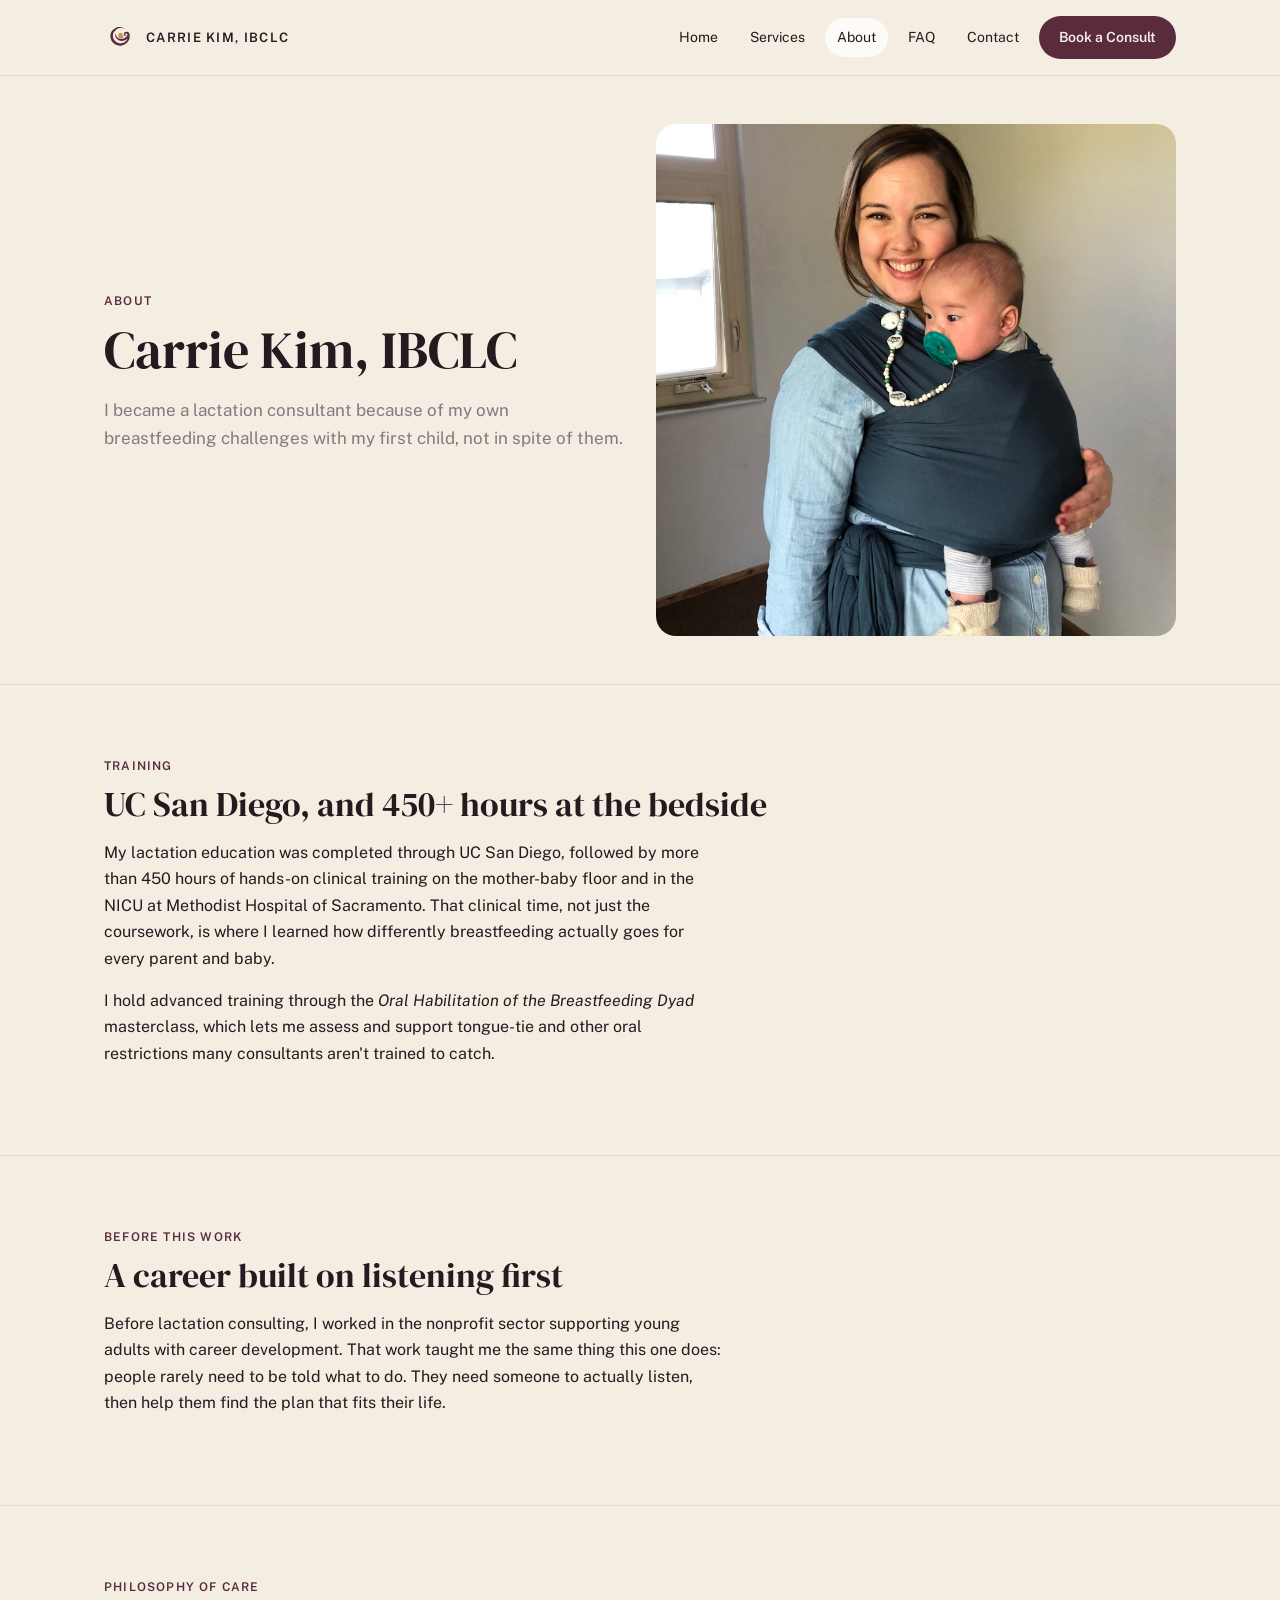
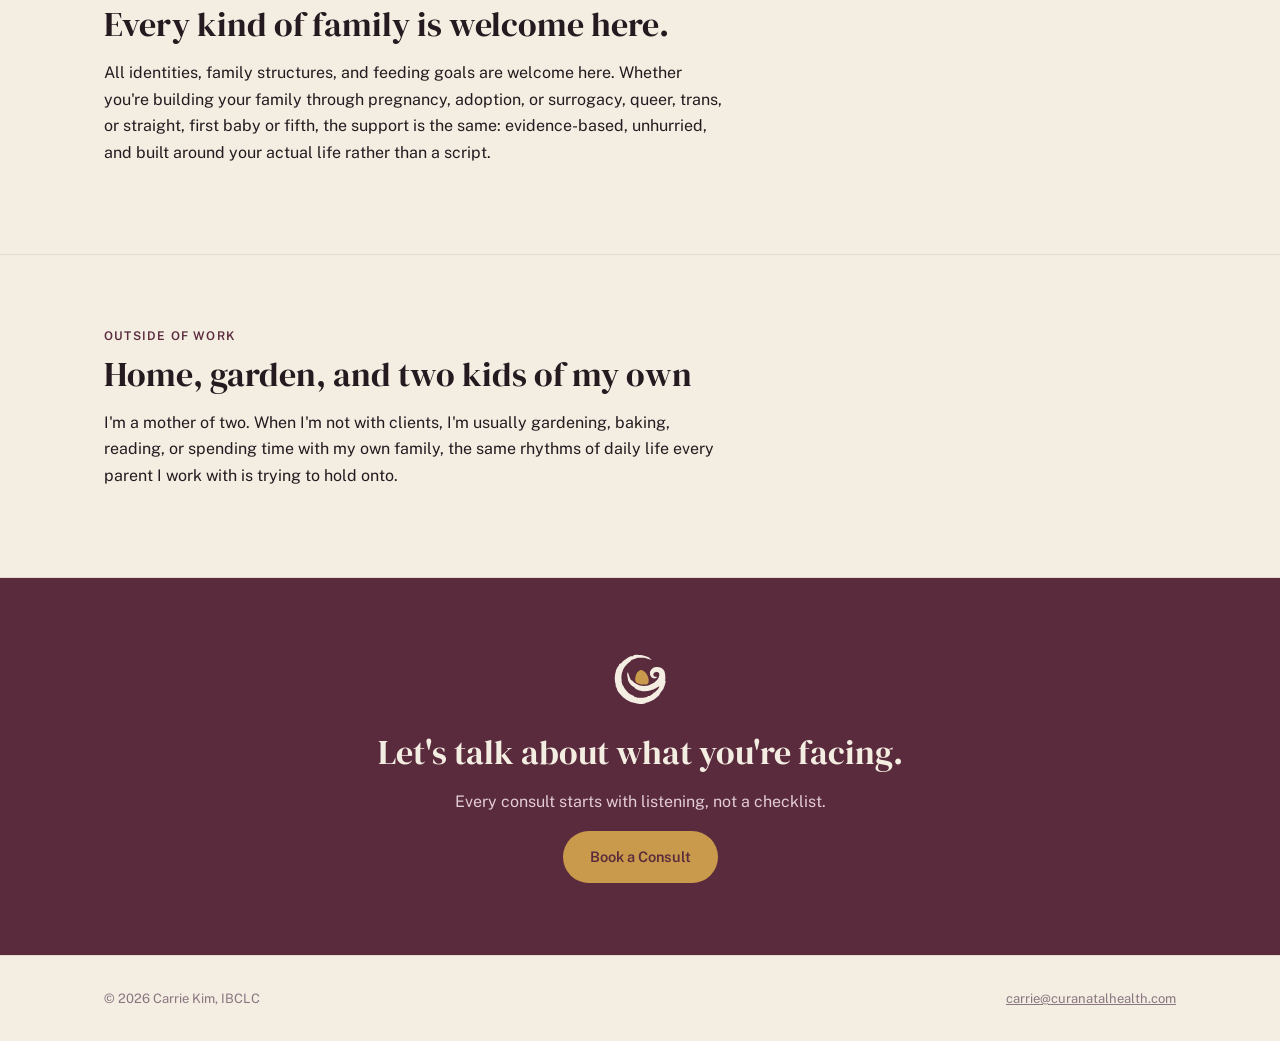
==== about.html @ 5c2f3788 "Fix the actual root cause: unscoped desktop nav rule beat mobile display:none Found by testing the l" ====
<!doctype html>
<html lang="en">
<head>
<meta charset="utf-8">
<meta name="viewport" content="width=device-width, initial-scale=1">
<title>About Carrie Kim, IBCLC | Sacramento Lactation Consultant</title>
<meta name="description" content="Carrie Kim, IBCLC, trained at UC San Diego with 450+ hours of clinical experience at Methodist Hospital of Sacramento. LGBTQIA+ affirming lactation support for Greater Sacramento families.">
<link rel="canonical" href="https://www.carriekimibclc.com/about.html">
<meta property="og:type" content="profile">
<meta property="og:title" content="About Carrie Kim, IBCLC">
<meta property="og:description" content="UC San Diego trained, 450+ hours of clinical experience, and a personal reason for doing this work.">
<meta property="og:url" content="https://www.carriekimibclc.com/about.html">
<meta property="og:image" content="https://www.carriekimibclc.com/assets/img/carrie-portrait.png">
<link rel="icon" href="assets/img/mark-primary.svg" type="image/svg+xml">
<link rel="preconnect" href="https://fonts.googleapis.com">
<link rel="preconnect" href="https://fonts.gstatic.com" crossorigin>
<link href="https://fonts.googleapis.com/css2?family=DM+Serif+Display&family=Public+Sans:wght@400;500;600;700&display=swap" rel="stylesheet">
<link rel="stylesheet" href="assets/css/styles.css?v=3">
<script type="application/ld+json">
{
  "@context": "https://schema.org",
  "@type": "BreadcrumbList",
  "itemListElement": [
    { "@type": "ListItem", "position": 1, "name": "Home", "item": "https://www.carriekimibclc.com/" },
    { "@type": "ListItem", "position": 2, "name": "About", "item": "https://www.carriekimibclc.com/about.html" }
  ]
}
</script>
<script type="application/ld+json">
{
  "@context": "https://schema.org",
  "@type": "Person",
  "name": "Carrie Kim",
  "honorificSuffix": "IBCLC",
  "jobTitle": "International Board Certified Lactation Consultant",
  "description": "IBCLC providing evidence-based, LGBTQIA+ affirming lactation support across Greater Sacramento, CA.",
  "hasCredential": {
    "@type": "EducationalOccupationalCredential",
    "credentialCategory": "certification",
    "name": "International Board Certified Lactation Consultant (IBCLC)"
  },
  "alumniOf": { "@type": "CollegeOrUniversity", "name": "UC San Diego" },
  "url": "https://www.carriekimibclc.com/about.html"
}
</script>
</head>
<body>
<a class="skip-link" href="#main">Skip to content</a>
<div id="scroll-sentinel" aria-hidden="true" style="position:absolute; top:0; left:0; width:1px; height:1px;"></div>

<header class="site">
  <div class="bar container">
    <a class="brand" href="index.html">
      <svg viewBox="0 0 429 344" xmlns="http://www.w3.org/2000/svg"><g transform="translate(0,344) scale(0.1,-0.1)"><path d="M1878 3182 c-61 -12 -78 -19 -78 -33 0 -28 -73 -43 -83 -16 -4 10 -6 10 -6 0 -1 -7 -12 -13 -26 -13 -81 0 -387 -215 -479 -335 -24 -31 -33 -36 -58 -33 -32 5 -78 -46 -78 -87 0 -11 -13 -32 -28 -46 -32 -30 -120 -202 -128 -251 -3 -18 -12 -51 -20 -73 -13 -40 -31 -168 -39 -275 -5 -70 8 -177 37 -304 15 -68 19 -101 11 -103 -15 -5 -4 -43 13 -43 9 0 14 -11 14 -29 0 -16 6 -31 15 -35 8 -3 15 -18 15 -33 1 -78 102 -226 258 -379 70 -68 132 -124 138 -124 6 0 21 -12 35 -26 115 -122 505 -255 754 -257 147 -1 275 17 275 39 0 7 12 16 28 19 157 33 317 100 455 192 118 78 257 213 257 250 0 13 18 48 40 77 22 29 40 57 40 62 0 5 12 21 28 35 15 15 36 44 47 65 11 22 26 45 32 52 7 7 13 22 13 32 0 10 4 21 9 25 13 7 58 147 70 215 5 31 13 68 16 83 6 21 4 27 -9 27 -18 0 -19 18 -7 112 4 31 2 115 -5 185 -19 211 -73 302 -224 376 -119 59 -333 39 -432 -39 -144 -113 -170 -283 -65 -420 53 -70 136 -101 219 -82 88 19 111 78 31 78 -46 0 -107 26 -125 54 -4 6 -8 34 -8 63 0 92 61 139 171 131 56 -4 65 -8 96 -42 35 -37 35 -39 31 -114 -12 -214 -242 -435 -558 -533 -109 -34 -321 -34 -430 0 -149 46 -334 160 -384 236 -9 14 -25 25 -36 25 -39 0 -110 150 -166 353 -20 73 -31 79 -50 26 -19 -51 -16 -134 6 -227 11 -46 20 -94 20 -107 0 -102 151 -299 297 -388 29 -18 53 -41 55 -52 2 -12 30 -34 83 -61 218 -116 483 -135 736 -53 100 32 279 117 336 160 106 79 126 36 38 -79 -62 -81 -202 -212 -227 -212 -21 0 -28 -5 -28 -20 0 -30 -173 -142 -214 -140 -48 3 -53 1 -58 -18 -5 -19 -99 -52 -147 -52 -12 0 -30 -4 -39 -9 -9 -5 -54 -12 -99 -15 -76 -7 -83 -6 -83 11 0 14 -2 15 -9 4 -7 -11 -25 -13 -83 -8 -111 10 -139 17 -148 41 -5 12 -9 15 -9 8 -2 -25 -75 -11 -79 15 -2 15 -14 26 -40 34 -20 6 -49 20 -64 30 -14 11 -36 19 -47 19 -12 0 -21 5 -21 10 0 6 -5 10 -10 10 -10 0 -21 7 -54 36 -7 7 -21 13 -31 15 -10 2 -23 13 -29 23 -6 11 -47 57 -90 103 -44 46 -86 97 -95 114 -8 17 -20 33 -28 36 -7 3 -20 30 -29 60 -9 30 -22 57 -29 59 -33 13 -101 248 -76 263 8 5 7 21 -5 61 -11 39 -14 69 -8 109 4 31 6 66 5 78 -1 12 5 50 13 83 9 34 16 70 16 81 0 10 4 19 9 19 5 0 12 21 16 47 8 52 50 143 71 156 8 4 14 13 14 20 0 26 181 221 255 275 28 20 52 40 53 44 2 5 10 8 18 8 9 0 14 11 14 28 0 35 22 46 210 110 l135 46 175 1 c170 0 178 -1 290 -34 63 -19 119 -38 124 -42 6 -5 19 -9 29 -9 10 0 32 -9 48 -21 28 -20 29 -20 29 -1 0 22 -30 52 -52 52 -9 0 -18 9 -21 19 -15 60 -359 171 -530 171 -38 0 -67 4 -67 10 0 14 -80 10 -172 -8z" fill="#5A2A3D"/><path d="M2145 2408 c-113 -41 -198 -165 -230 -333 -44 -228 -2 -304 205 -372 99 -33 294 -40 382 -14 62 18 88 78 88 204 -1 268 -270 579 -445 515z" fill="#C99A4B"/></g></svg>
      <span>Carrie Kim, IBCLC</span>
    </a>
    <button class="menu-toggle" aria-expanded="false" aria-label="Toggle navigation">Menu</button>
    <nav class="primary" aria-label="Primary">
      <a href="index.html">Home</a>
      <a href="services.html">Services</a>
      <a href="about.html" aria-current="page">About</a>
      <a href="faq.html">FAQ</a>
      <a href="contact.html">Contact</a>
      <a class="cta" href="https://curanatalhealth.intakeq.com/booking?practitionerId=67e3062f585aba0919bed7bb">Book a Consult</a>
    </nav>
  </div>
</header>

<main id="main">

  <section class="tight">
    <div class="container grid-2" style="align-items:center;">
      <div>
        <p class="eyebrow">About</p>
        <h1>Carrie Kim, IBCLC</h1>
        <p class="lede">I became a lactation consultant because of my own breastfeeding challenges with my first child, not in spite of them.</p>
      </div>
      <figure style="margin:0; border-radius: var(--radius-lg); overflow:hidden;">
        <img src="assets/img/carrie-family-candid.jpg" alt="Carrie Kim with her family" width="640" height="512" style="object-fit:cover; aspect-ratio: 5/4;">
      </figure>
    </div>
  </section>

  <section>
    <div class="container">
      <p class="eyebrow">Training</p>
      <h2>UC San Diego, and 450+ hours at the bedside</h2>
      <p>My lactation education was completed through UC San Diego, followed by more than 450 hours of hands-on clinical training on the mother-baby floor and in the NICU at Methodist Hospital of Sacramento. That clinical time, not just the coursework, is where I learned how differently breastfeeding actually goes for every parent and baby.</p>
      <p>I hold advanced training through the <em>Oral Habilitation of the Breastfeeding Dyad</em> masterclass, which lets me assess and support tongue-tie and other oral restrictions many consultants aren't trained to catch.</p>
    </div>
  </section>

  <section>
    <div class="container">
      <p class="eyebrow">Before this work</p>
      <h2>A career built on listening first</h2>
      <p>Before lactation consulting, I worked in the nonprofit sector supporting young adults with career development. That work taught me the same thing this one does: people rarely need to be told what to do. They need someone to actually listen, then help them find the plan that fits their life.</p>
    </div>
  </section>

  <section>
    <div class="container">
      <p class="eyebrow">Philosophy of care</p>
      <h2>Every kind of family is welcome here.</h2>
      <p>All identities, family structures, and feeding goals are welcome here. Whether you're building your family through pregnancy, adoption, or surrogacy, queer, trans, or straight, first baby or fifth, the support is the same: evidence-based, unhurried, and built around your actual life rather than a script.</p>
    </div>
  </section>

  <section>
    <div class="container">
      <p class="eyebrow">Outside of work</p>
      <h2>Home, garden, and two kids of my own</h2>
      <p>I'm a mother of two. When I'm not with clients, I'm usually gardening, baking, reading, or spending time with my own family, the same rhythms of daily life every parent I work with is trying to hold onto.</p>
    </div>
  </section>

  <section class="band-dark">
    <div class="container center" style="max-width: 640px;">
      <svg class="band-mark" viewBox="0 0 429 344" xmlns="http://www.w3.org/2000/svg" aria-hidden="true"><g transform="translate(0,344) scale(0.1,-0.1)"><path d="M1878 3182 c-61 -12 -78 -19 -78 -33 0 -28 -73 -43 -83 -16 -4 10 -6 10 -6 0 -1 -7 -12 -13 -26 -13 -81 0 -387 -215 -479 -335 -24 -31 -33 -36 -58 -33 -32 5 -78 -46 -78 -87 0 -11 -13 -32 -28 -46 -32 -30 -120 -202 -128 -251 -3 -18 -12 -51 -20 -73 -13 -40 -31 -168 -39 -275 -5 -70 8 -177 37 -304 15 -68 19 -101 11 -103 -15 -5 -4 -43 13 -43 9 0 14 -11 14 -29 0 -16 6 -31 15 -35 8 -3 15 -18 15 -33 1 -78 102 -226 258 -379 70 -68 132 -124 138 -124 6 0 21 -12 35 -26 115 -122 505 -255 754 -257 147 -1 275 17 275 39 0 7 12 16 28 19 157 33 317 100 455 192 118 78 257 213 257 250 0 13 18 48 40 77 22 29 40 57 40 62 0 5 12 21 28 35 15 15 36 44 47 65 11 22 26 45 32 52 7 7 13 22 13 32 0 10 4 21 9 25 13 7 58 147 70 215 5 31 13 68 16 83 6 21 4 27 -9 27 -18 0 -19 18 -7 112 4 31 2 115 -5 185 -19 211 -73 302 -224 376 -119 59 -333 39 -432 -39 -144 -113 -170 -283 -65 -420 53 -70 136 -101 219 -82 88 19 111 78 31 78 -46 0 -107 26 -125 54 -4 6 -8 34 -8 63 0 92 61 139 171 131 56 -4 65 -8 96 -42 35 -37 35 -39 31 -114 -12 -214 -242 -435 -558 -533 -109 -34 -321 -34 -430 0 -149 46 -334 160 -384 236 -9 14 -25 25 -36 25 -39 0 -110 150 -166 353 -20 73 -31 79 -50 26 -19 -51 -16 -134 6 -227 11 -46 20 -94 20 -107 0 -102 151 -299 297 -388 29 -18 53 -41 55 -52 2 -12 30 -34 83 -61 218 -116 483 -135 736 -53 100 32 279 117 336 160 106 79 126 36 38 -79 -62 -81 -202 -212 -227 -212 -21 0 -28 -5 -28 -20 0 -30 -173 -142 -214 -140 -48 3 -53 1 -58 -18 -5 -19 -99 -52 -147 -52 -12 0 -30 -4 -39 -9 -9 -5 -54 -12 -99 -15 -76 -7 -83 -6 -83 11 0 14 -2 15 -9 4 -7 -11 -25 -13 -83 -8 -111 10 -139 17 -148 41 -5 12 -9 15 -9 8 -2 -25 -75 -11 -79 15 -2 15 -14 26 -40 34 -20 6 -49 20 -64 30 -14 11 -36 19 -47 19 -12 0 -21 5 -21 10 0 6 -5 10 -10 10 -10 0 -21 7 -54 36 -7 7 -21 13 -31 15 -10 2 -23 13 -29 23 -6 11 -47 57 -90 103 -44 46 -86 97 -95 114 -8 17 -20 33 -28 36 -7 3 -20 30 -29 60 -9 30 -22 57 -29 59 -33 13 -101 248 -76 263 8 5 7 21 -5 61 -11 39 -14 69 -8 109 4 31 6 66 5 78 -1 12 5 50 13 83 9 34 16 70 16 81 0 10 4 19 9 19 5 0 12 21 16 47 8 52 50 143 71 156 8 4 14 13 14 20 0 26 181 221 255 275 28 20 52 40 53 44 2 5 10 8 18 8 9 0 14 11 14 28 0 35 22 46 210 110 l135 46 175 1 c170 0 178 -1 290 -34 63 -19 119 -38 124 -42 6 -5 19 -9 29 -9 10 0 32 -9 48 -21 28 -20 29 -20 29 -1 0 22 -30 52 -52 52 -9 0 -18 9 -21 19 -15 60 -359 171 -530 171 -38 0 -67 4 -67 10 0 14 -80 10 -172 -8z" fill="#F3EDE2"/><path d="M2145 2408 c-113 -41 -198 -165 -230 -333 -44 -228 -2 -304 205 -372 99 -33 294 -40 382 -14 62 18 88 78 88 204 -1 268 -270 579 -445 515z" fill="#C99A4B"/></g></svg>
      <h2>Let's talk about what you're facing.</h2>
      <p class="muted-on-dark">Every consult starts with listening, not a checklist.</p>
      <a class="btn btn-on-dark" href="https://curanatalhealth.intakeq.com/booking?practitionerId=67e3062f585aba0919bed7bb">Book a Consult</a>
    </div>
  </section>

</main>

<footer class="site">
  <div class="container bar">
    <span>&copy; <span id="year"></span> Carrie Kim, IBCLC</span>
    <span><a href="mailto:carrie@curanatalhealth.com">carrie@curanatalhealth.com</a></span>
  </div>
</footer>

<script>document.getElementById('year').textContent = new Date().getFullYear();</script>
<script src="assets/js/main.js?v=3"></script>
</body>
</html>
---- assets/css/styles.css ----
/* Carrie Kim, IBCLC — design system
   Tokens derived in brand/identity/palette.md and typography.md */

:root {
  --paper: #f3ede2;
  --ink: #241a1f;
  --muted: #8a7680;
  --line: #e3d9d0;
  --surface: #fdfbf8;
  --plum: #5a2a3d;
  --gold: #c99a4b;

  --font-headline: 'DM Serif Display', Georgia, 'Times New Roman', serif;
  --font-body: 'Public Sans', -apple-system, 'Segoe UI', Roboto, sans-serif;

  --measure: 62ch;
  --radius-sm: 8px;
  --radius-md: 14px;
  --radius-lg: 20px;
  --space-1: 8px;
  --space-2: 16px;
  --space-3: 24px;
  --space-4: 32px;
  --space-5: 48px;
  --space-6: 72px;
  --space-7: 104px;
}

* { box-sizing: border-box; }

html { scroll-behavior: smooth; }

body {
  margin: 0;
  background: var(--paper);
  color: var(--ink);
  font-family: var(--font-body);
  font-size: 16px;
  line-height: 1.65;
}

img { max-width: 100%; display: block; }
a { color: inherit; }

.container {
  max-width: 1120px;
  margin: 0 auto;
  padding: 0 24px;
}

h1, h2, h3 {
  font-family: var(--font-headline);
  font-weight: 400;
  line-height: 1.15;
  text-wrap: balance;
  margin: 0 0 var(--space-2);
}
h1 { font-size: clamp(32px, 5vw, 52px); }
h2 { font-size: clamp(24px, 3.4vw, 34px); }
h3 { font-size: 20px; }

p { margin: 0 0 var(--space-2); max-width: var(--measure); }

.eyebrow {
  font-family: var(--font-body);
  font-weight: 600;
  font-size: 12px;
  letter-spacing: .1em;
  text-transform: uppercase;
  color: var(--plum);
  margin: 0 0 var(--space-1);
}

.lede {
  color: var(--muted);
  font-size: 17px;
  max-width: var(--measure);
}

/* --- Skip link, accessibility --- */
.skip-link {
  position: fixed; left: 12px; top: -60px; z-index: 200;
  background: var(--plum); color: var(--paper);
  padding: 10px 16px; border-radius: var(--radius-sm);
  transition: top .15s ease;
}
.skip-link:focus { top: 12px; }

:focus-visible { outline: 2px solid var(--plum); outline-offset: 2px; }

/* --- Header --- */
header.site {
  border-bottom: 1px solid var(--line);
  background: var(--paper);
  position: sticky; top: 0; z-index: 50;
}
header.site .bar {
  display: flex; align-items: center; gap: 10px;
  padding: 16px 24px;
}
header.site .brand { display: flex; align-items: center; gap: 10px; text-decoration: none; color: var(--ink); }
header.site .brand svg { width: 32px; height: 26px; flex-shrink: 0; }
header.site .brand span {
  font-family: var(--font-body); font-weight: 600; font-size: 13px;
  letter-spacing: .1em; text-transform: uppercase;
  white-space: nowrap;
}
header.site nav.primary a {
  font-size: 14px; color: var(--ink); text-decoration: none;
  border-radius: 999px;
  white-space: nowrap;
}
header.site nav.primary a:hover,
header.site nav.primary a[aria-current="page"] { background: var(--surface); }
header.site nav.primary a.cta {
  background: var(--plum); color: var(--paper); font-weight: 600;
}
header.site nav.primary a.cta:hover { opacity: .92; background: var(--plum); }
.menu-toggle { display: none; }

/* Desktop-only nav layout, explicitly scoped so it can never outrank the
   mobile display:none / .open rules below on specificity. It previously
   wasn't scoped to a media query at all, so header.site nav.primary
   (2 classes) beat the mobile nav.primary (1 class) regardless of
   viewport width, permanently pinning the "closed" mobile menu open. */
@media (min-width: 901px) {
  header.site nav.primary { margin-left: auto; display: flex; align-items: center; gap: 8px; flex-shrink: 0; }
  header.site nav.primary a { padding: 8px 12px; }
  header.site nav.primary a.cta { padding: 10px 20px; }
}

/* Switch to the hamburger well before the full nav (logo + 5 links + a pill
   button) runs out of room; the old 720px breakpoint left a squeezed zone
   where nav items and the CTA button text wrapped awkwardly. */
@media (max-width: 900px) {
  header.site .bar { flex-wrap: wrap; }
  .menu-toggle {
    display: inline-flex; margin-left: auto; border: 1px solid var(--line);
    background: transparent; border-radius: var(--radius-sm); padding: 8px 10px;
    font-size: 13px; cursor: pointer; color: var(--ink);
  }
  nav.primary {
    display: none; width: 100%; flex-direction: column; align-items: flex-start;
    gap: 2px; margin-top: 12px;
  }
  nav.primary.open { display: flex; }
  nav.primary a { width: 100%; padding: 12px; }
}

/* --- Hero --- */
.hero { padding: var(--space-6) 0 var(--space-5); }
.hero .grid { display: grid; grid-template-columns: 1.1fr .9fr; gap: var(--space-5); align-items: center; }
.hero .actions { display: flex; align-items: center; gap: var(--space-3); flex-wrap: wrap; margin-top: var(--space-3); }
.hero figure { margin: 0; border-radius: var(--radius-lg); overflow: hidden; }
.hero figure img { width: 100%; height: 100%; object-fit: cover; aspect-ratio: 4/4.6; }
.credential-line {
  font-size: 12px; letter-spacing: .08em; text-transform: uppercase; color: var(--muted);
  margin-top: var(--space-2);
}

@media (max-width: 880px) {
  .hero .grid { grid-template-columns: 1fr; }
  .hero figure { order: -1; max-width: 320px; }
}

/* --- The Thread: nodes are real HTML elements so the SVG's non-uniform
   preserveAspectRatio="none" stretch (needed so the line fills any width)
   can't distort them into ellipses. --- */
.thread-wrap { position: relative; margin-bottom: var(--space-5); }
.thread-node {
  position: absolute; top: 50%; width: 12px; height: 12px;
  margin-left: -6px; margin-top: -6px;
  border-radius: 50%; background: var(--gold);
  opacity: 0;
}

/* --- Buttons --- */
.btn {
  display: inline-flex; align-items: center; gap: 8px;
  font-family: var(--font-body); font-weight: 600; font-size: 14.5px;
  padding: 13px 26px; border-radius: 999px; text-decoration: none;
  border: 1px solid transparent; cursor: pointer;
}
.btn-primary { background: var(--plum); color: var(--paper); }
.btn-primary:hover { background: #4a2231; }
.btn-secondary { background: transparent; color: var(--ink); border-color: var(--line); }
.btn-secondary:hover { border-color: var(--plum); color: var(--plum); }
.btn-on-dark { background: var(--gold); color: var(--plum); }
.btn-on-dark:hover { background: #d6ac63; }

/* --- Sections, cards --- */
section { padding: var(--space-6) 0; }
section.tight { padding: var(--space-5) 0; }
section + section { border-top: 1px solid var(--line); }

.card {
  background: var(--surface); border: 1px solid var(--line);
  border-radius: var(--radius-md); padding: var(--space-3);
}

.grid-3 { display: grid; grid-template-columns: repeat(3, 1fr); gap: var(--space-3); }
.grid-2 { display: grid; grid-template-columns: 1fr 1fr; gap: var(--space-4); }
@media (max-width: 800px) { .grid-3, .grid-2 { grid-template-columns: 1fr; } }

/* --- The Thread pattern --- */
.thread-line { display: block; width: 100%; height: 34px; overflow: visible; }
.thread-line path { fill: none; stroke: var(--plum); stroke-width: 3; stroke-linecap: round; }
.thread-divider { margin: var(--space-4) 0; }
.thread-divider svg { display: block; width: 100%; height: 24px; }
.thread-divider path { fill: none; stroke: var(--plum); stroke-width: 2.4; stroke-linecap: round; opacity: .85; }

/* --- Closing / dark band --- */
.band-dark {
  background: var(--plum); color: var(--paper);
}
.band-dark .muted-on-dark { color: #e3cdd4; }
.band-dark h2 { color: var(--paper); }
.band-mark { width: 84px; height: auto; margin: 0 auto var(--space-2); display: block; }

/* --- Footer --- */
footer.site {
  border-top: 1px solid var(--line);
  padding: var(--space-4) 0;
  font-size: 13px; color: var(--muted);
}
footer.site .bar { display: flex; justify-content: space-between; align-items: center; flex-wrap: wrap; gap: 12px; }
footer.site a { color: var(--muted); text-decoration: underline; }

/* --- Utility --- */
.center { text-align: center; }
.stack { display: flex; flex-direction: column; gap: var(--space-2); }
.small { font-size: 13px; color: var(--muted); }
ul.plain { list-style: none; margin: 0; padding: 0; }
ul.plain li { padding-left: 18px; position: relative; margin-bottom: 8px; font-size: 14.5px; }
ul.plain li::before {
  content: ""; position: absolute; left: 0; top: 8px;
  width: 6px; height: 6px; border-radius: 50%; background: var(--gold);
}

@media (prefers-reduced-motion: reduce) {
  * { animation-duration: 0.001ms !important; transition-duration: 0.001ms !important; }
}
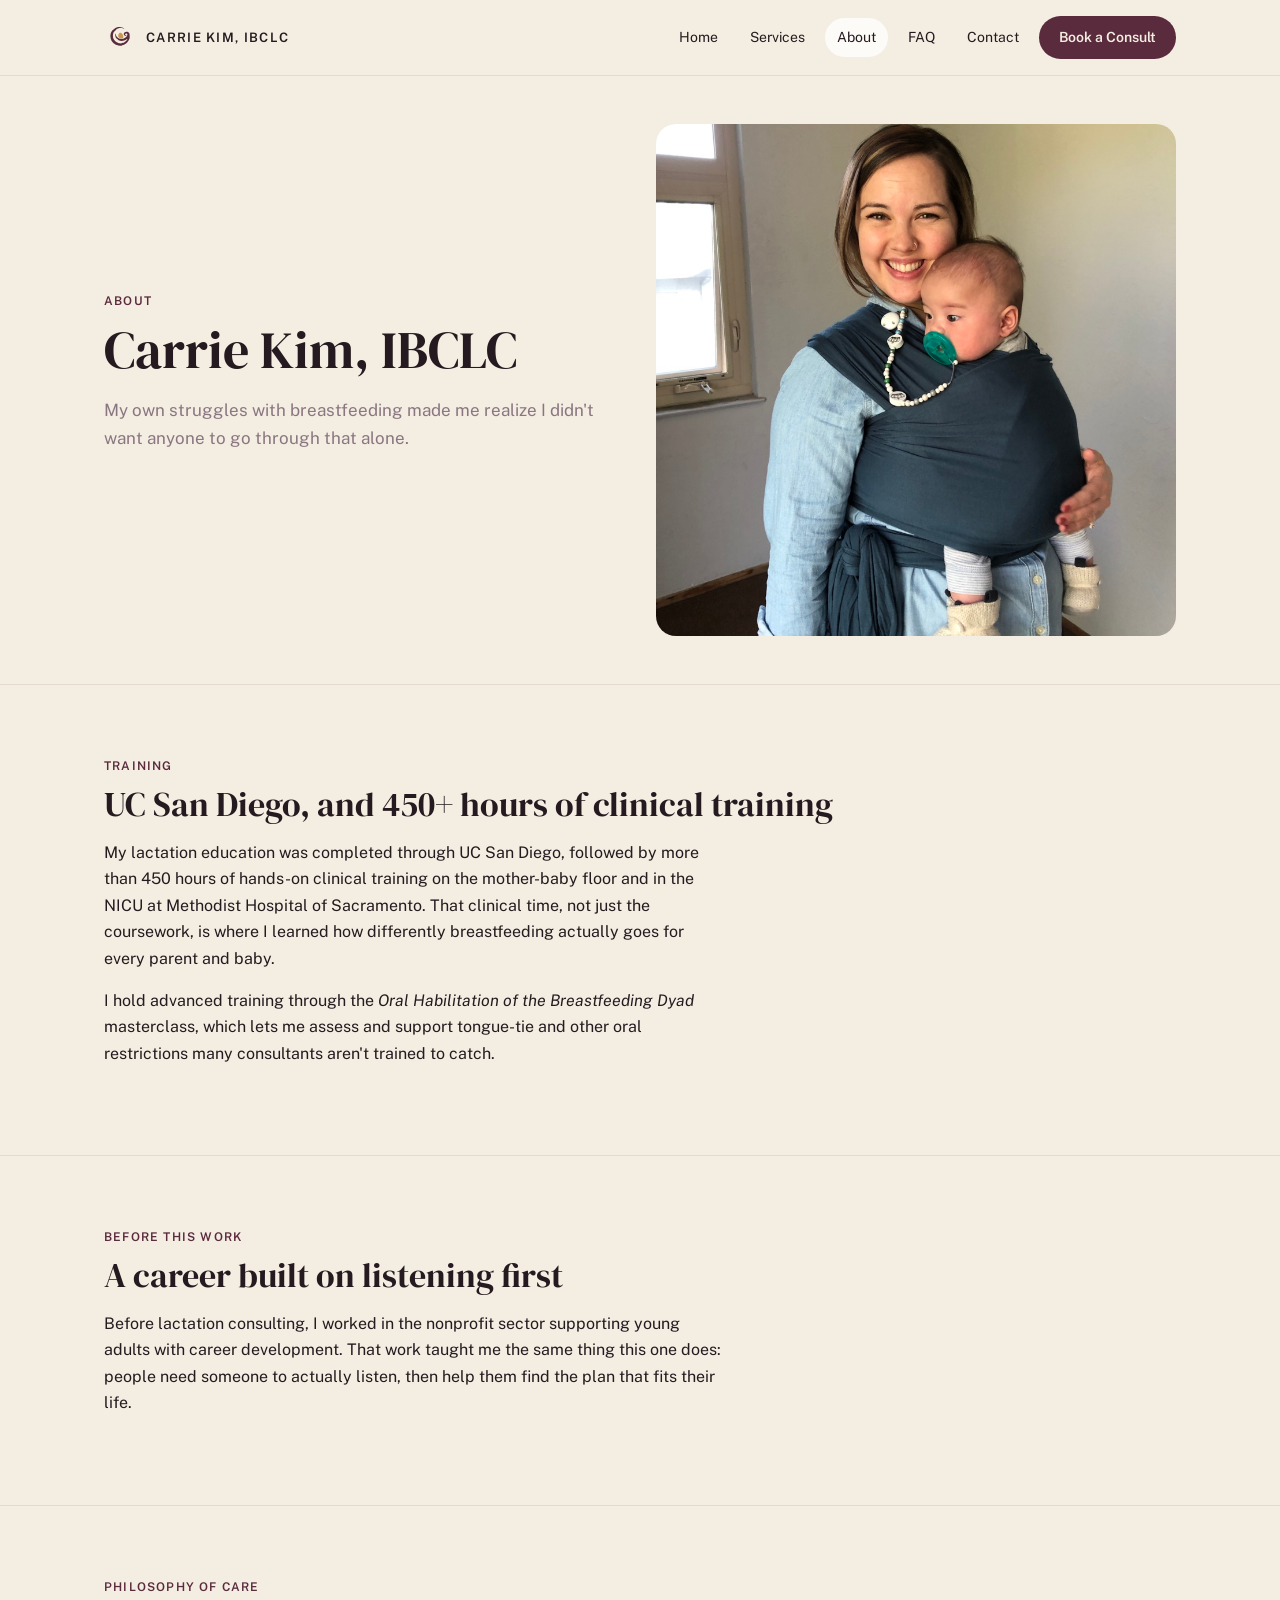
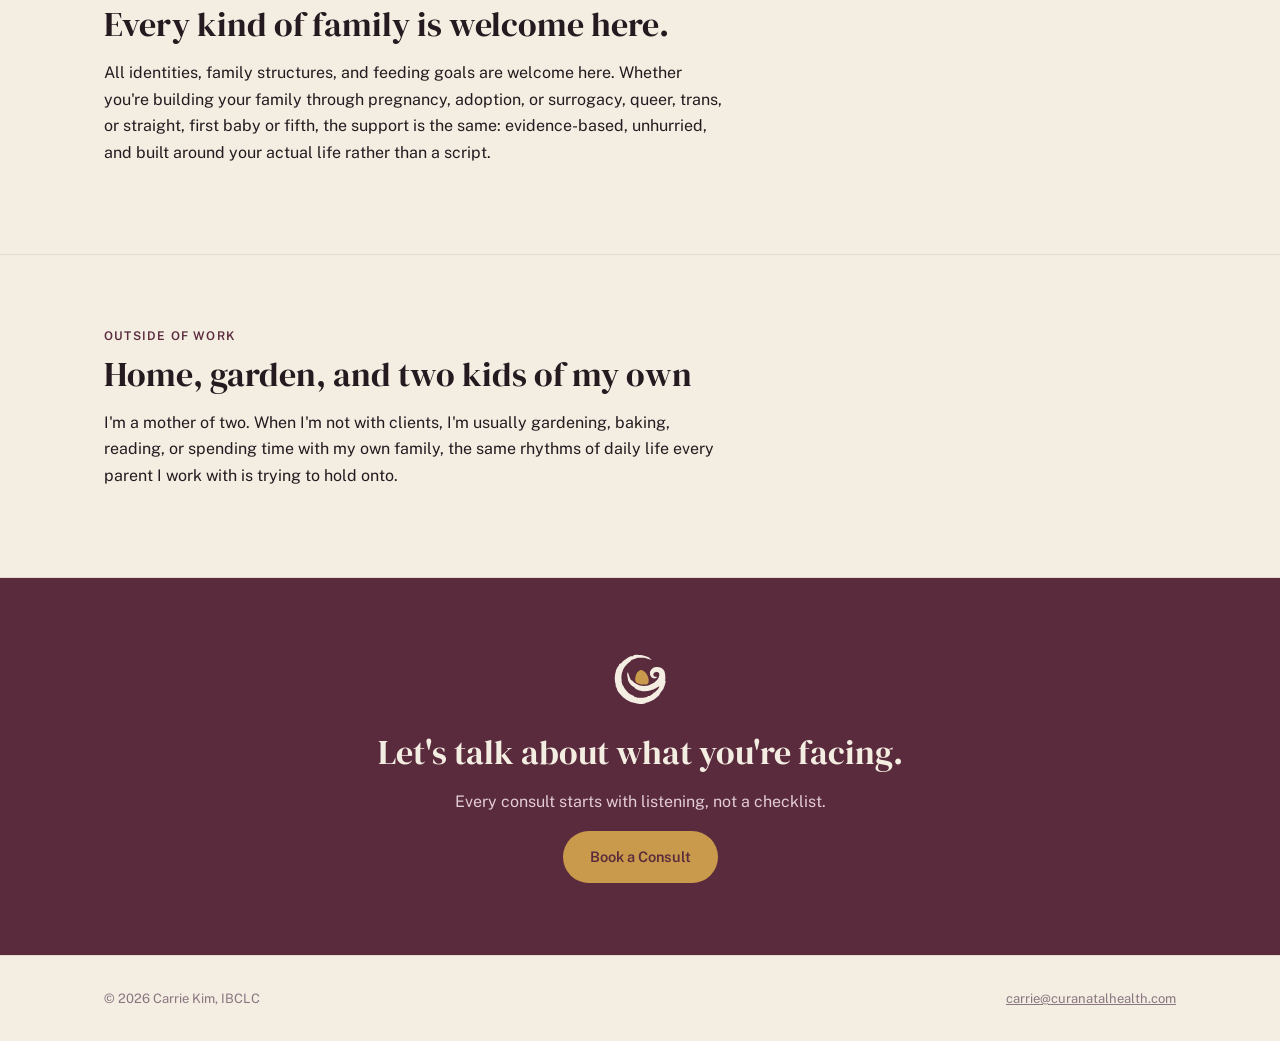
==== commit b079c6ce: "Sprint 3 (About): UAT and editorial fixes - Hero tagline: reworked away from a self-focused framing " ====
--- a/about.html
+++ b/about.html
@@ -15,7 +15,7 @@
 <link rel="preconnect" href="https://fonts.googleapis.com">
 <link rel="preconnect" href="https://fonts.gstatic.com" crossorigin>
 <link href="https://fonts.googleapis.com/css2?family=DM+Serif+Display&family=Public+Sans:wght@400;500;600;700&display=swap" rel="stylesheet">
-<link rel="stylesheet" href="assets/css/styles.css?v=3">
+<link rel="stylesheet" href="assets/css/styles.css?v=4">
 <script type="application/ld+json">
 {
   "@context": "https://schema.org",
@@ -73,7 +73,7 @@
       <div>
         <p class="eyebrow">About</p>
         <h1>Carrie Kim, IBCLC</h1>
-        <p class="lede">I became a lactation consultant because of my own breastfeeding challenges with my first child, not in spite of them.</p>
+        <p class="lede">My own struggles with breastfeeding made me realize I didn't want anyone to go through that alone.</p>
       </div>
       <figure style="margin:0; border-radius: var(--radius-lg); overflow:hidden;">
         <img src="assets/img/carrie-family-candid.jpg" alt="Carrie Kim with her family" width="640" height="512" style="object-fit:cover; aspect-ratio: 5/4;">
@@ -84,7 +84,7 @@
   <section>
     <div class="container">
       <p class="eyebrow">Training</p>
-      <h2>UC San Diego, and 450+ hours at the bedside</h2>
+      <h2>UC San Diego, and 450+ hours of clinical training</h2>
       <p>My lactation education was completed through UC San Diego, followed by more than 450 hours of hands-on clinical training on the mother-baby floor and in the NICU at Methodist Hospital of Sacramento. That clinical time, not just the coursework, is where I learned how differently breastfeeding actually goes for every parent and baby.</p>
       <p>I hold advanced training through the <em>Oral Habilitation of the Breastfeeding Dyad</em> masterclass, which lets me assess and support tongue-tie and other oral restrictions many consultants aren't trained to catch.</p>
     </div>
@@ -94,7 +94,7 @@
     <div class="container">
       <p class="eyebrow">Before this work</p>
       <h2>A career built on listening first</h2>
-      <p>Before lactation consulting, I worked in the nonprofit sector supporting young adults with career development. That work taught me the same thing this one does: people rarely need to be told what to do. They need someone to actually listen, then help them find the plan that fits their life.</p>
+      <p>Before lactation consulting, I worked in the nonprofit sector supporting young adults with career development. That work taught me the same thing this one does: people need someone to actually listen, then help them find the plan that fits their life.</p>
     </div>
   </section>
 
@@ -133,6 +133,6 @@
 </footer>
 
 <script>document.getElementById('year').textContent = new Date().getFullYear();</script>
-<script src="assets/js/main.js?v=3"></script>
+<script src="assets/js/main.js?v=4"></script>
 </body>
 </html>
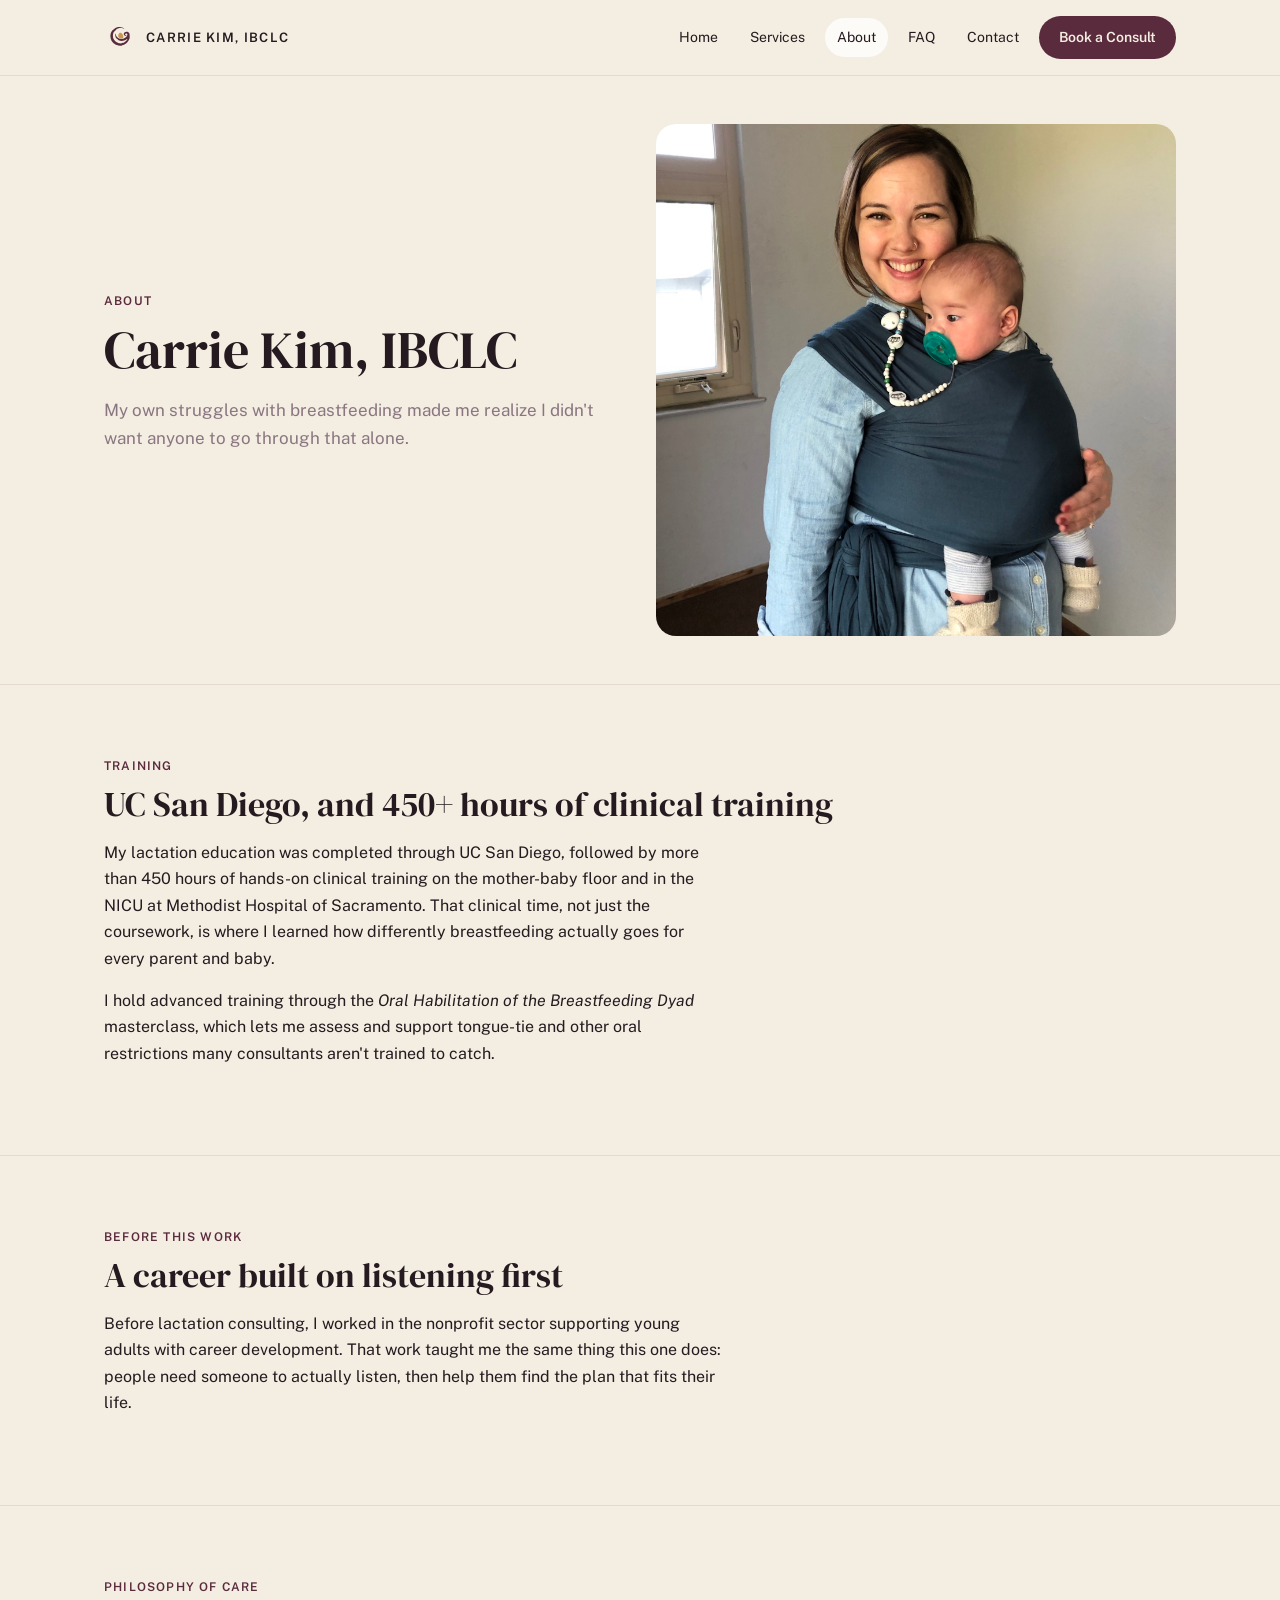
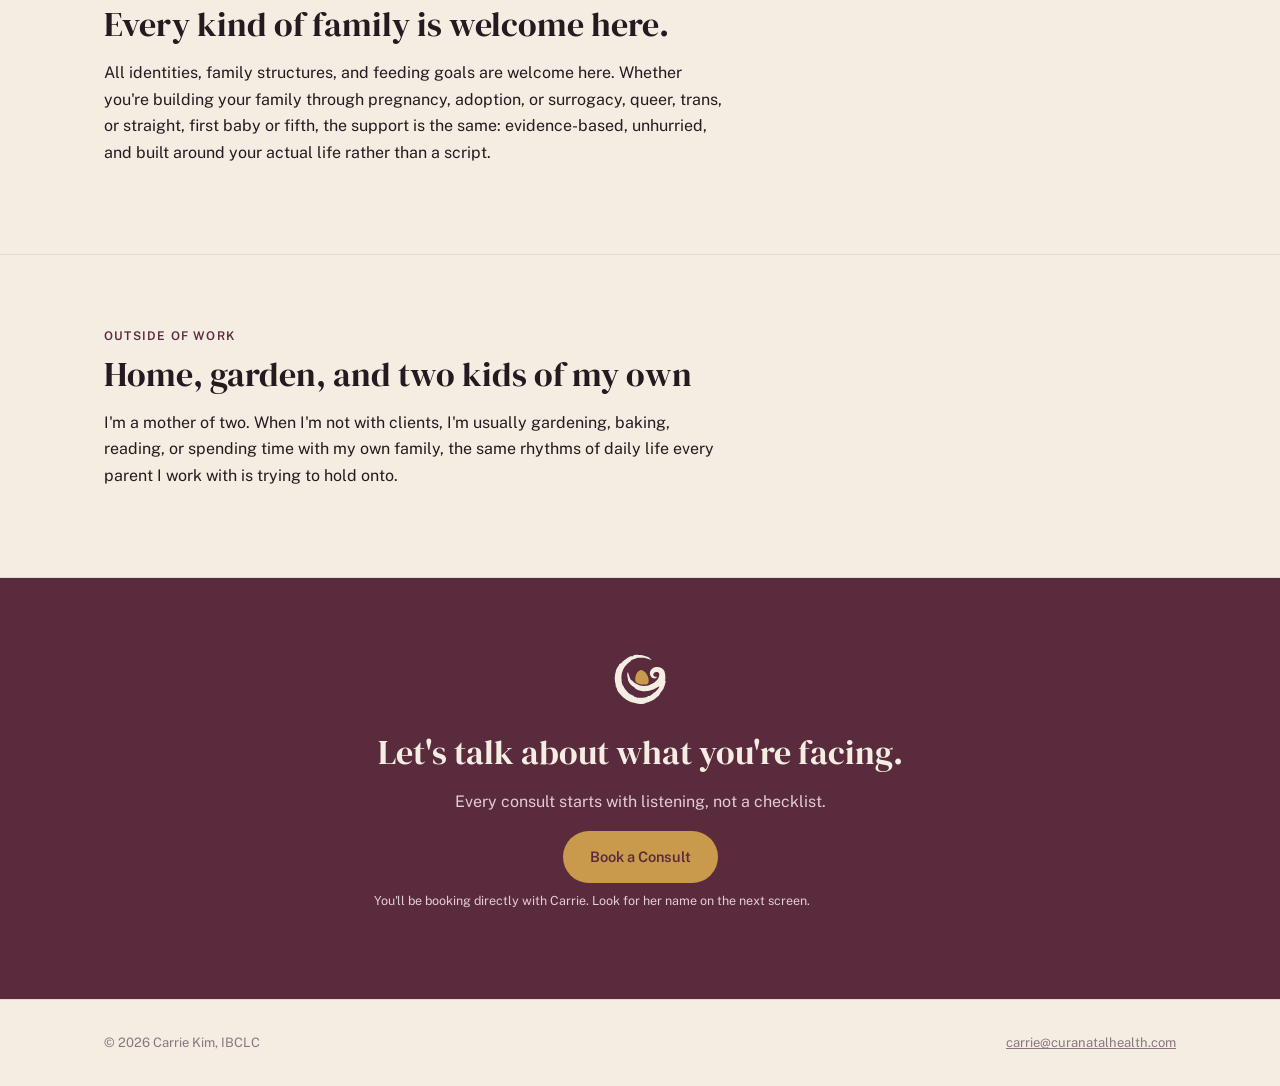
==== commit 3ad85bcd: "Sprint 5 (cross-page): Book buttons, booking reassurance, testimonial - Added a hero-level Book a Co" ====
--- a/about.html
+++ b/about.html
@@ -15,7 +15,7 @@
 <link rel="preconnect" href="https://fonts.googleapis.com">
 <link rel="preconnect" href="https://fonts.gstatic.com" crossorigin>
 <link href="https://fonts.googleapis.com/css2?family=DM+Serif+Display&family=Public+Sans:wght@400;500;600;700&display=swap" rel="stylesheet">
-<link rel="stylesheet" href="assets/css/styles.css?v=4">
+<link rel="stylesheet" href="assets/css/styles.css?v=7">
 <script type="application/ld+json">
 {
   "@context": "https://schema.org",
@@ -120,6 +120,7 @@
       <h2>Let's talk about what you're facing.</h2>
       <p class="muted-on-dark">Every consult starts with listening, not a checklist.</p>
       <a class="btn btn-on-dark" href="https://curanatalhealth.intakeq.com/booking?practitionerId=67e3062f585aba0919bed7bb">Book a Consult</a>
+      <p class="book-reassurance">You'll be booking directly with Carrie. Look for her name on the next screen.</p>
     </div>
   </section>
 
@@ -133,6 +134,6 @@
 </footer>
 
 <script>document.getElementById('year').textContent = new Date().getFullYear();</script>
-<script src="assets/js/main.js?v=4"></script>
+<script src="assets/js/main.js?v=7"></script>
 </body>
 </html>
--- a/assets/css/styles.css
+++ b/assets/css/styles.css
@@ -226,6 +226,33 @@
 footer.site .bar { display: flex; justify-content: space-between; align-items: center; flex-wrap: wrap; gap: 12px; }
 footer.site a { color: var(--muted); text-decoration: underline; }
 
+/* --- Booking reassurance line, under a prominent Book button --- */
+.book-reassurance {
+  font-size: 12.5px; color: var(--muted); margin-top: var(--space-1);
+}
+.band-dark .book-reassurance { color: #e3cdd4; }
+
+/* --- Testimonial --- */
+.testimonial {
+  background: var(--surface); border: 1px solid var(--line);
+  border-radius: var(--radius-lg); padding: var(--space-5) var(--space-4);
+  max-width: 760px; margin: 0 auto;
+}
+.testimonial blockquote {
+  margin: 0 0 var(--space-3); font-family: var(--font-headline); font-weight: 400;
+  font-size: clamp(19px, 2.4vw, 23px); line-height: 1.45; color: var(--ink);
+  text-wrap: balance;
+}
+.testimonial cite {
+  font-style: normal; font-size: 13.5px; color: var(--muted);
+}
+.testimonial-echo {
+  border-left: 3px solid var(--plum); padding: var(--space-2) 0 var(--space-2) var(--space-3);
+  margin-top: var(--space-3);
+}
+.testimonial-echo p { font-size: 14.5px; font-style: italic; color: var(--ink); margin: 0 0 6px; }
+.testimonial-echo cite { font-style: normal; font-size: 12.5px; color: var(--muted); }
+
 /* --- Utility --- */
 .center { text-align: center; }
 .stack { display: flex; flex-direction: column; gap: var(--space-2); }
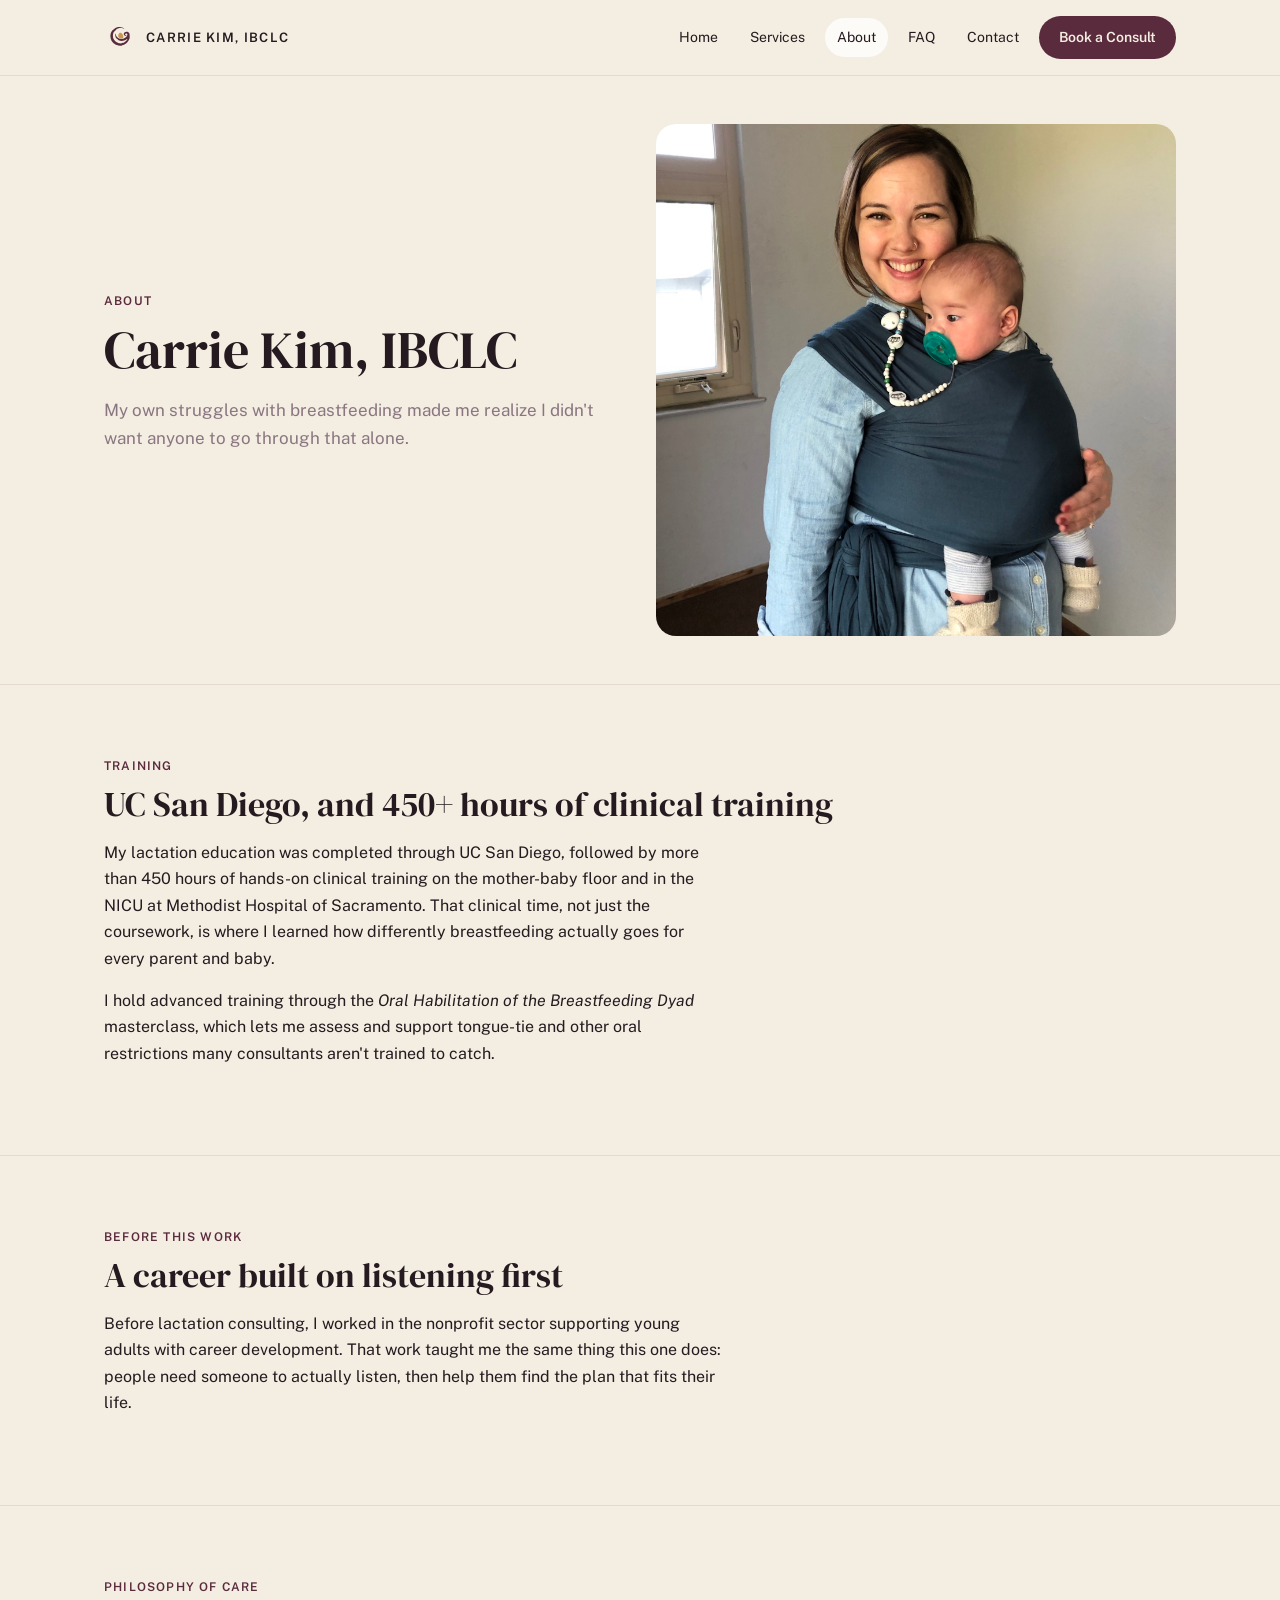
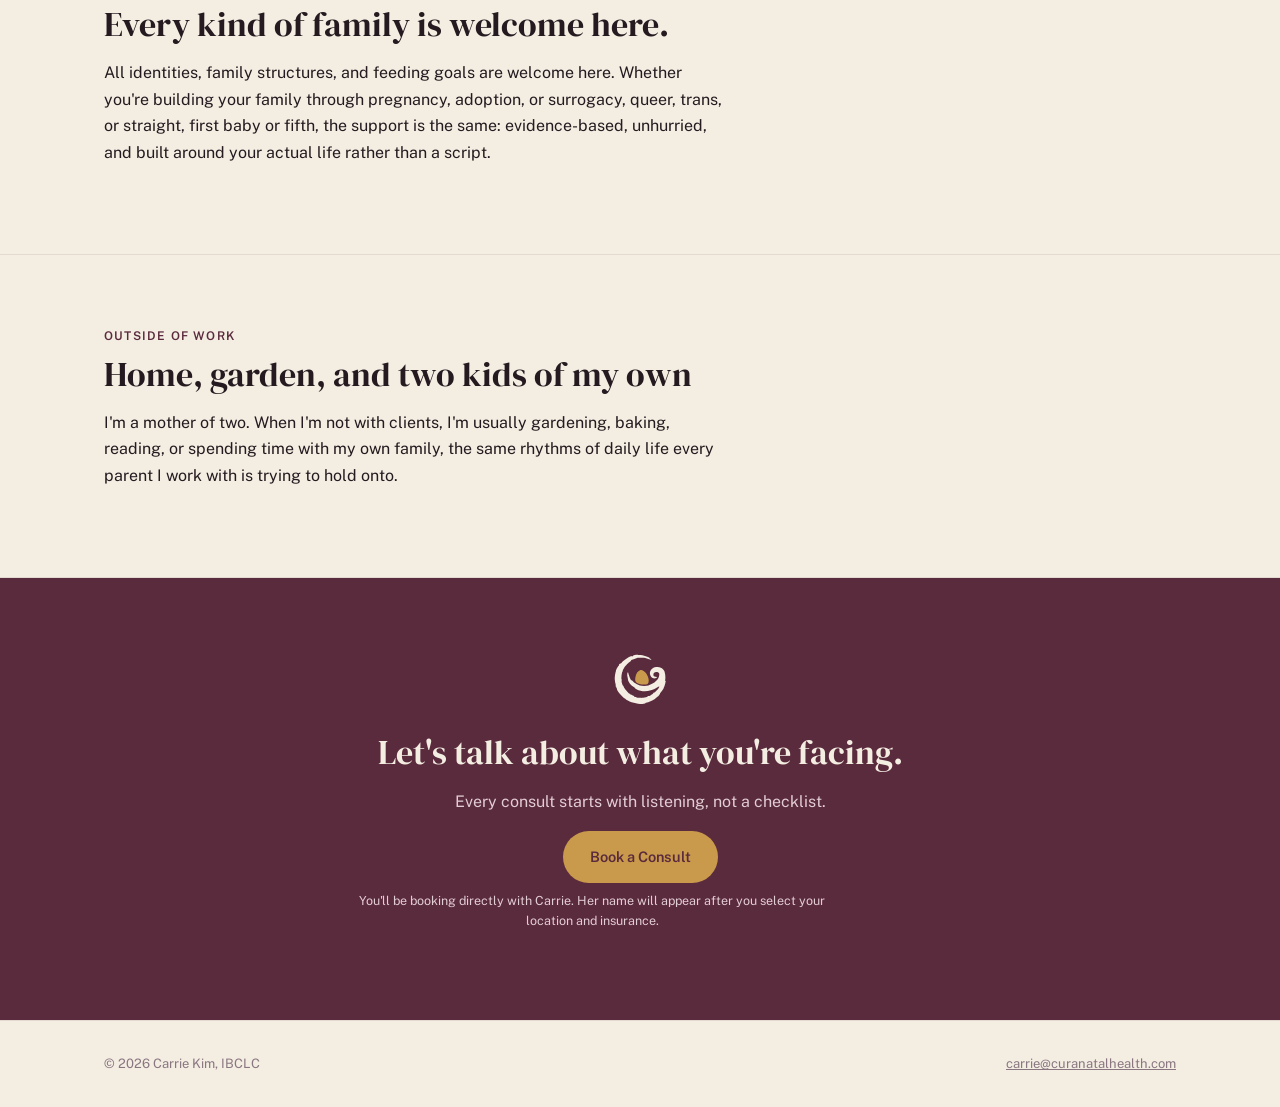
==== commit 66804cd4: "Fix inaccurate booking reassurance copy "Look for her name on the next screen" wasn't true to the re" ====
--- a/about.html
+++ b/about.html
@@ -15,7 +15,7 @@
 <link rel="preconnect" href="https://fonts.googleapis.com">
 <link rel="preconnect" href="https://fonts.gstatic.com" crossorigin>
 <link href="https://fonts.googleapis.com/css2?family=DM+Serif+Display&family=Public+Sans:wght@400;500;600;700&display=swap" rel="stylesheet">
-<link rel="stylesheet" href="assets/css/styles.css?v=7">
+<link rel="stylesheet" href="assets/css/styles.css?v=8">
 <script type="application/ld+json">
 {
   "@context": "https://schema.org",
@@ -120,7 +120,7 @@
       <h2>Let's talk about what you're facing.</h2>
       <p class="muted-on-dark">Every consult starts with listening, not a checklist.</p>
       <a class="btn btn-on-dark" href="https://curanatalhealth.intakeq.com/booking?practitionerId=67e3062f585aba0919bed7bb">Book a Consult</a>
-      <p class="book-reassurance">You'll be booking directly with Carrie. Look for her name on the next screen.</p>
+      <p class="book-reassurance">You'll be booking directly with Carrie. Her name will appear after you select your location and insurance.</p>
     </div>
   </section>
 
@@ -134,6 +134,6 @@
 </footer>
 
 <script>document.getElementById('year').textContent = new Date().getFullYear();</script>
-<script src="assets/js/main.js?v=7"></script>
+<script src="assets/js/main.js?v=8"></script>
 </body>
 </html>
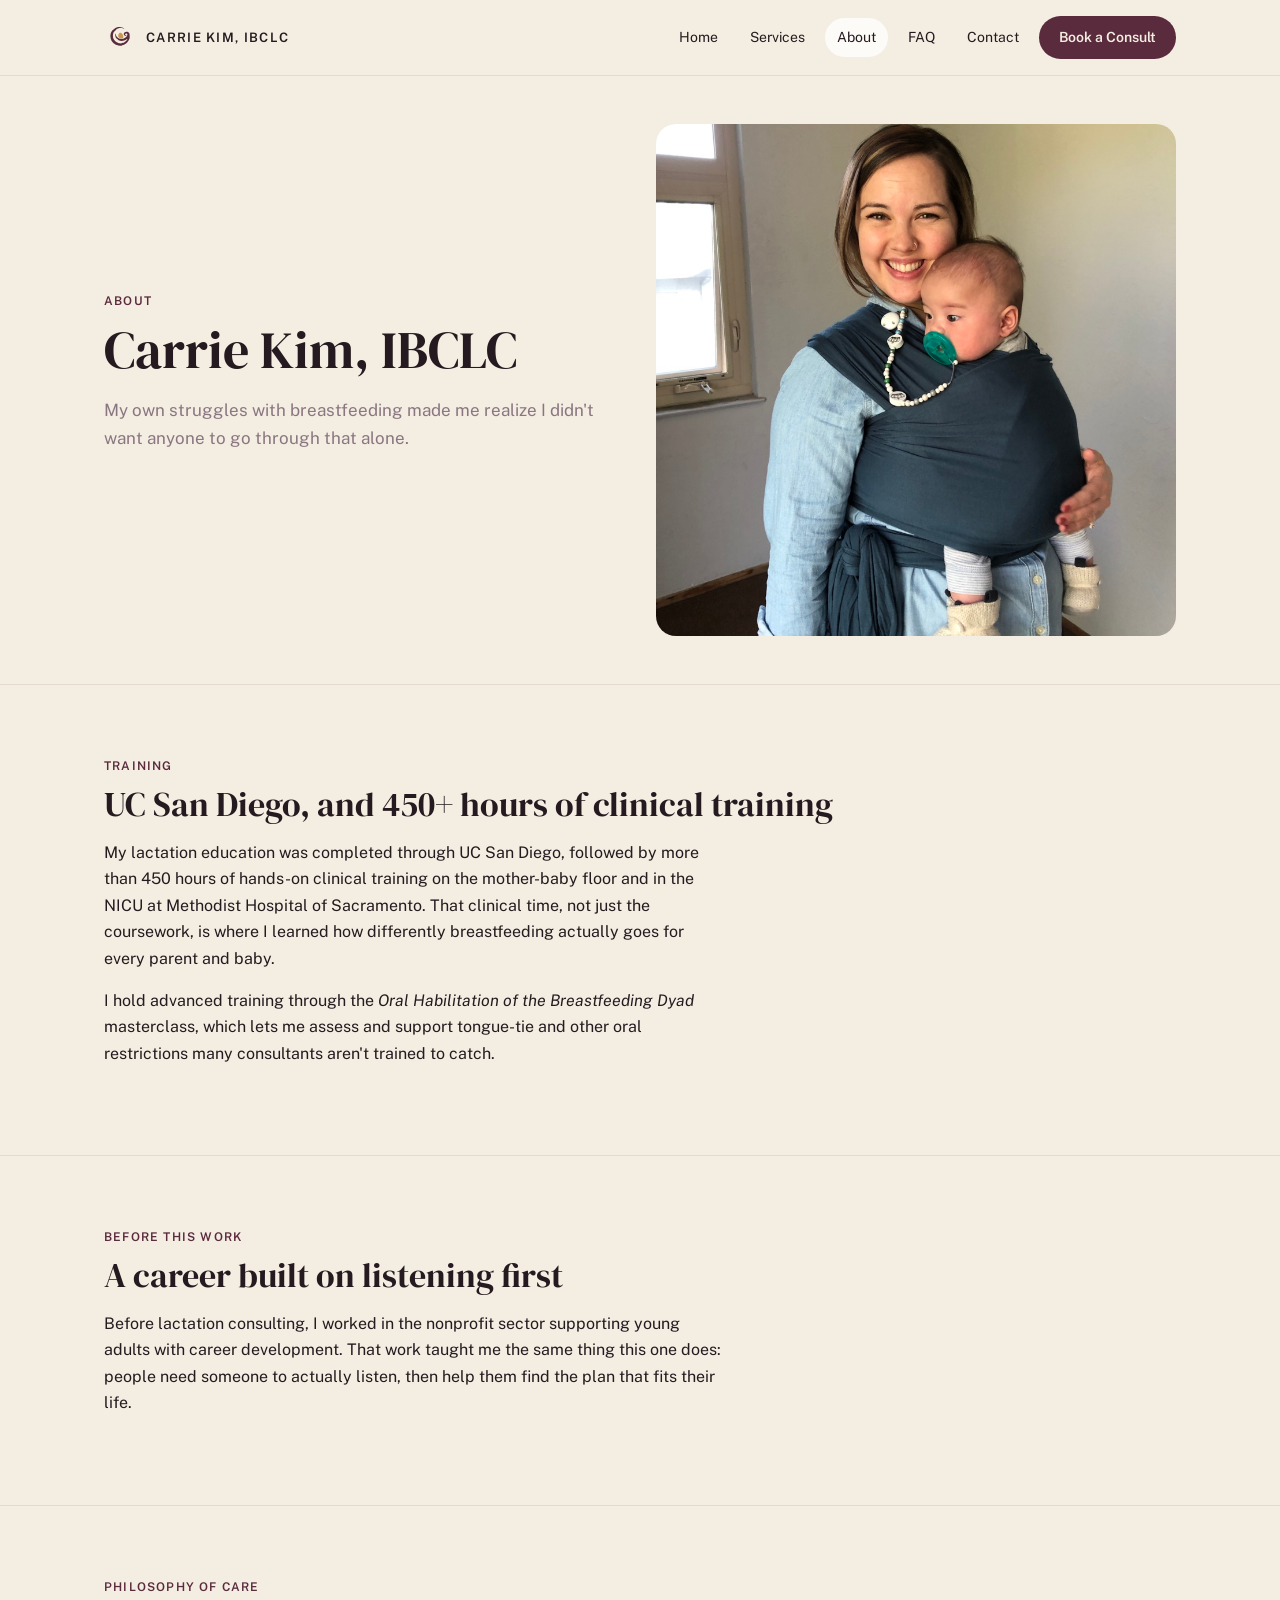
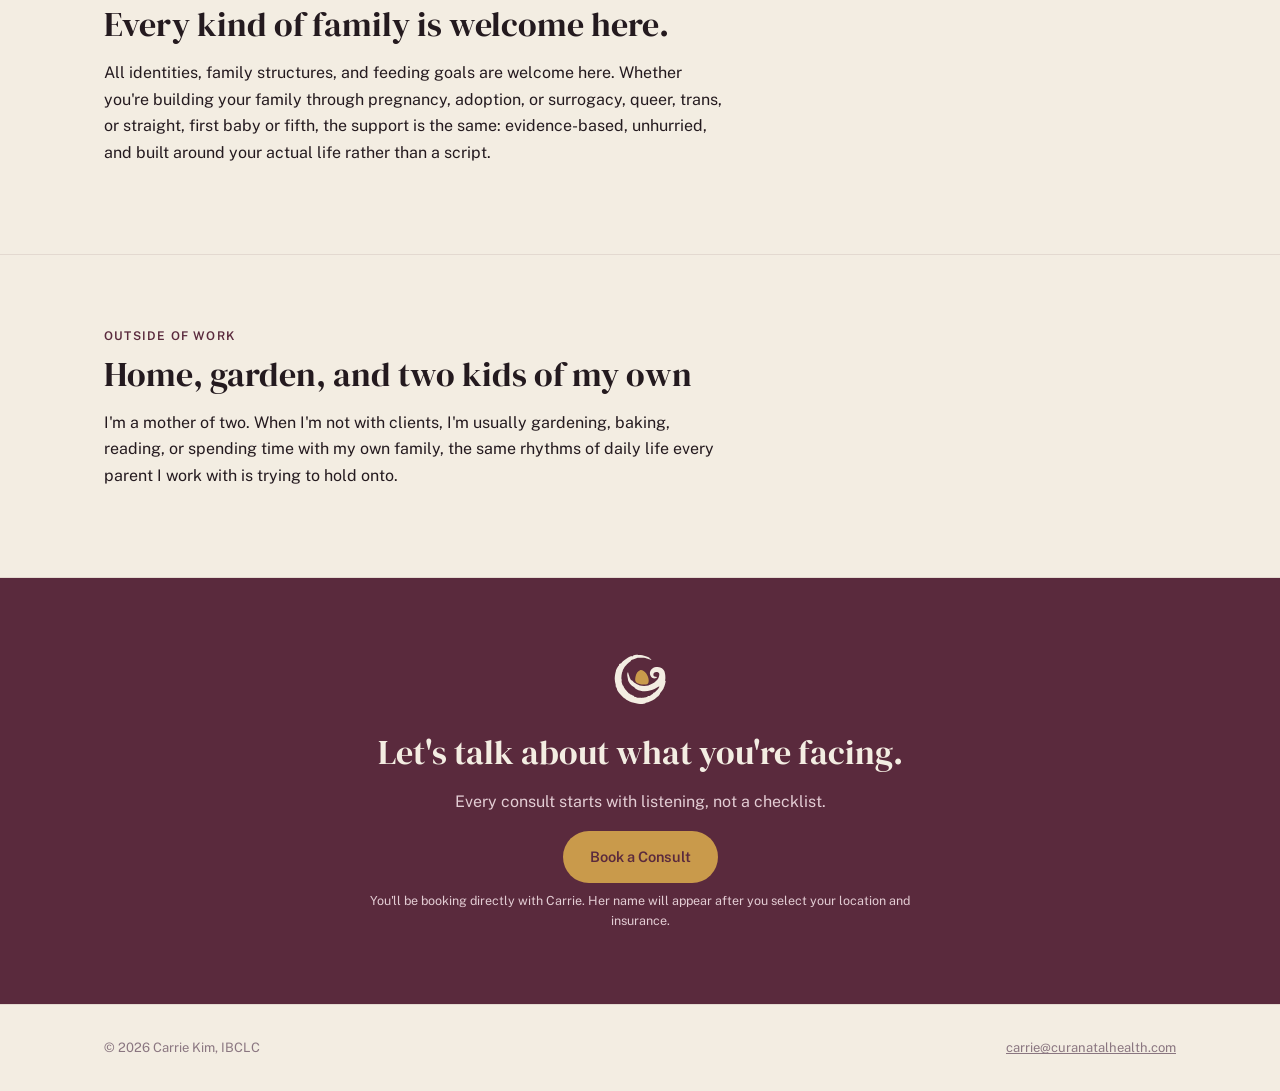
==== commit 8cf7e7f3: "Fix booking reassurance line not being centered in dark bands Real bug, confirmed by direct pixel me" ====
--- a/about.html
+++ b/about.html
@@ -15,7 +15,7 @@
 <link rel="preconnect" href="https://fonts.googleapis.com">
 <link rel="preconnect" href="https://fonts.gstatic.com" crossorigin>
 <link href="https://fonts.googleapis.com/css2?family=DM+Serif+Display&family=Public+Sans:wght@400;500;600;700&display=swap" rel="stylesheet">
-<link rel="stylesheet" href="assets/css/styles.css?v=8">
+<link rel="stylesheet" href="assets/css/styles.css?v=12">
 <script type="application/ld+json">
 {
   "@context": "https://schema.org",
@@ -134,6 +134,6 @@
 </footer>
 
 <script>document.getElementById('year').textContent = new Date().getFullYear();</script>
-<script src="assets/js/main.js?v=8"></script>
+<script src="assets/js/main.js?v=12"></script>
 </body>
 </html>
--- a/assets/css/styles.css
+++ b/assets/css/styles.css
@@ -226,32 +226,53 @@
 footer.site .bar { display: flex; justify-content: space-between; align-items: center; flex-wrap: wrap; gap: 12px; }
 footer.site a { color: var(--muted); text-decoration: underline; }
 
-/* --- Booking reassurance line, under a prominent Book button --- */
+/* --- Booking reassurance line, under a prominent Book button ---
+   The generic `p { max-width: var(--measure) }` rule below computes 62ch
+   against THIS element's own font-size (12.5px, smaller than body text),
+   so it was capping the box at ~474px inside a 640px container. Without
+   margin:auto that narrower box sat flush-left instead of centered, even
+   though the text inside it was centered relative to itself. Explicit
+   max-width + auto margins fixes it regardless of font-size. --- */
 .book-reassurance {
-  font-size: 12.5px; color: var(--muted); margin-top: var(--space-1);
+  font-size: 12.5px; color: var(--muted); margin: var(--space-1) auto 0;
+  max-width: 46em;
 }
 .band-dark .book-reassurance { color: #e3cdd4; }
 
-/* --- Testimonial --- */
-.testimonial {
-  background: var(--surface); border: 1px solid var(--line);
-  border-radius: var(--radius-lg); padding: var(--space-5) var(--space-4);
-  max-width: 760px; margin: 0 auto;
-}
-.testimonial blockquote {
-  margin: 0 0 var(--space-3); font-family: var(--font-headline); font-weight: 400;
-  font-size: clamp(19px, 2.4vw, 23px); line-height: 1.45; color: var(--ink);
+/* --- Testimonials: short pull-quotes, not full reviews. DM Serif Display
+   is built for headline-length text; a full ~700-character review set at
+   display size reads as a dense wall of text and fights the site's
+   unhurried pacing. One resonant sentence, verbatim from the real review,
+   does the trust-building job without the reading commitment, and the
+   full review is always one click away via the linked attribution. --- */
+.rating-line {
+  font-size: 12.5px; letter-spacing: .04em; color: var(--muted); margin: 2px 0 var(--space-4);
+}
+.rating-line .stars { color: var(--gold); letter-spacing: 1px; }
+
+.testimonial-strip { display: grid; grid-template-columns: 1fr 1fr; gap: var(--space-5); }
+@media (max-width: 800px) { .testimonial-strip { grid-template-columns: 1fr; gap: var(--space-4); } }
+
+.pull-quote { margin: 0; padding-left: var(--space-3); border-left: 2px solid var(--gold); }
+.pull-quote blockquote {
+  margin: 0 0 var(--space-2); font-family: var(--font-headline); font-weight: 400;
+  font-size: clamp(19px, 2.2vw, 23px); line-height: 1.4; color: var(--ink);
   text-wrap: balance;
 }
-.testimonial cite {
-  font-style: normal; font-size: 13.5px; color: var(--muted);
-}
-.testimonial-echo {
-  border-left: 3px solid var(--plum); padding: var(--space-2) 0 var(--space-2) var(--space-3);
-  margin-top: var(--space-3);
-}
-.testimonial-echo p { font-size: 14.5px; font-style: italic; color: var(--ink); margin: 0 0 6px; }
-.testimonial-echo cite { font-style: normal; font-size: 12.5px; color: var(--muted); }
+.pull-quote figcaption { font-size: 12.5px; color: var(--muted); }
+.pull-quote figcaption a { color: var(--plum); text-decoration: underline; }
+
+/* Single inline pull-quote (used on the Services page next to the
+   tongue-tie content), same visual language, no left rule since it sits
+   inside an existing text column rather than a dedicated strip. */
+.pull-quote-inline {
+  margin: var(--space-3) 0 0; font-family: var(--font-headline); font-weight: 400;
+  font-size: 19px; line-height: 1.4; color: var(--ink); text-wrap: balance;
+}
+.pull-quote-inline figcaption {
+  font-family: var(--font-body); font-size: 12.5px; color: var(--muted); margin-top: var(--space-1);
+}
+.pull-quote-inline figcaption a { color: var(--plum); text-decoration: underline; }
 
 /* --- Utility --- */
 .center { text-align: center; }
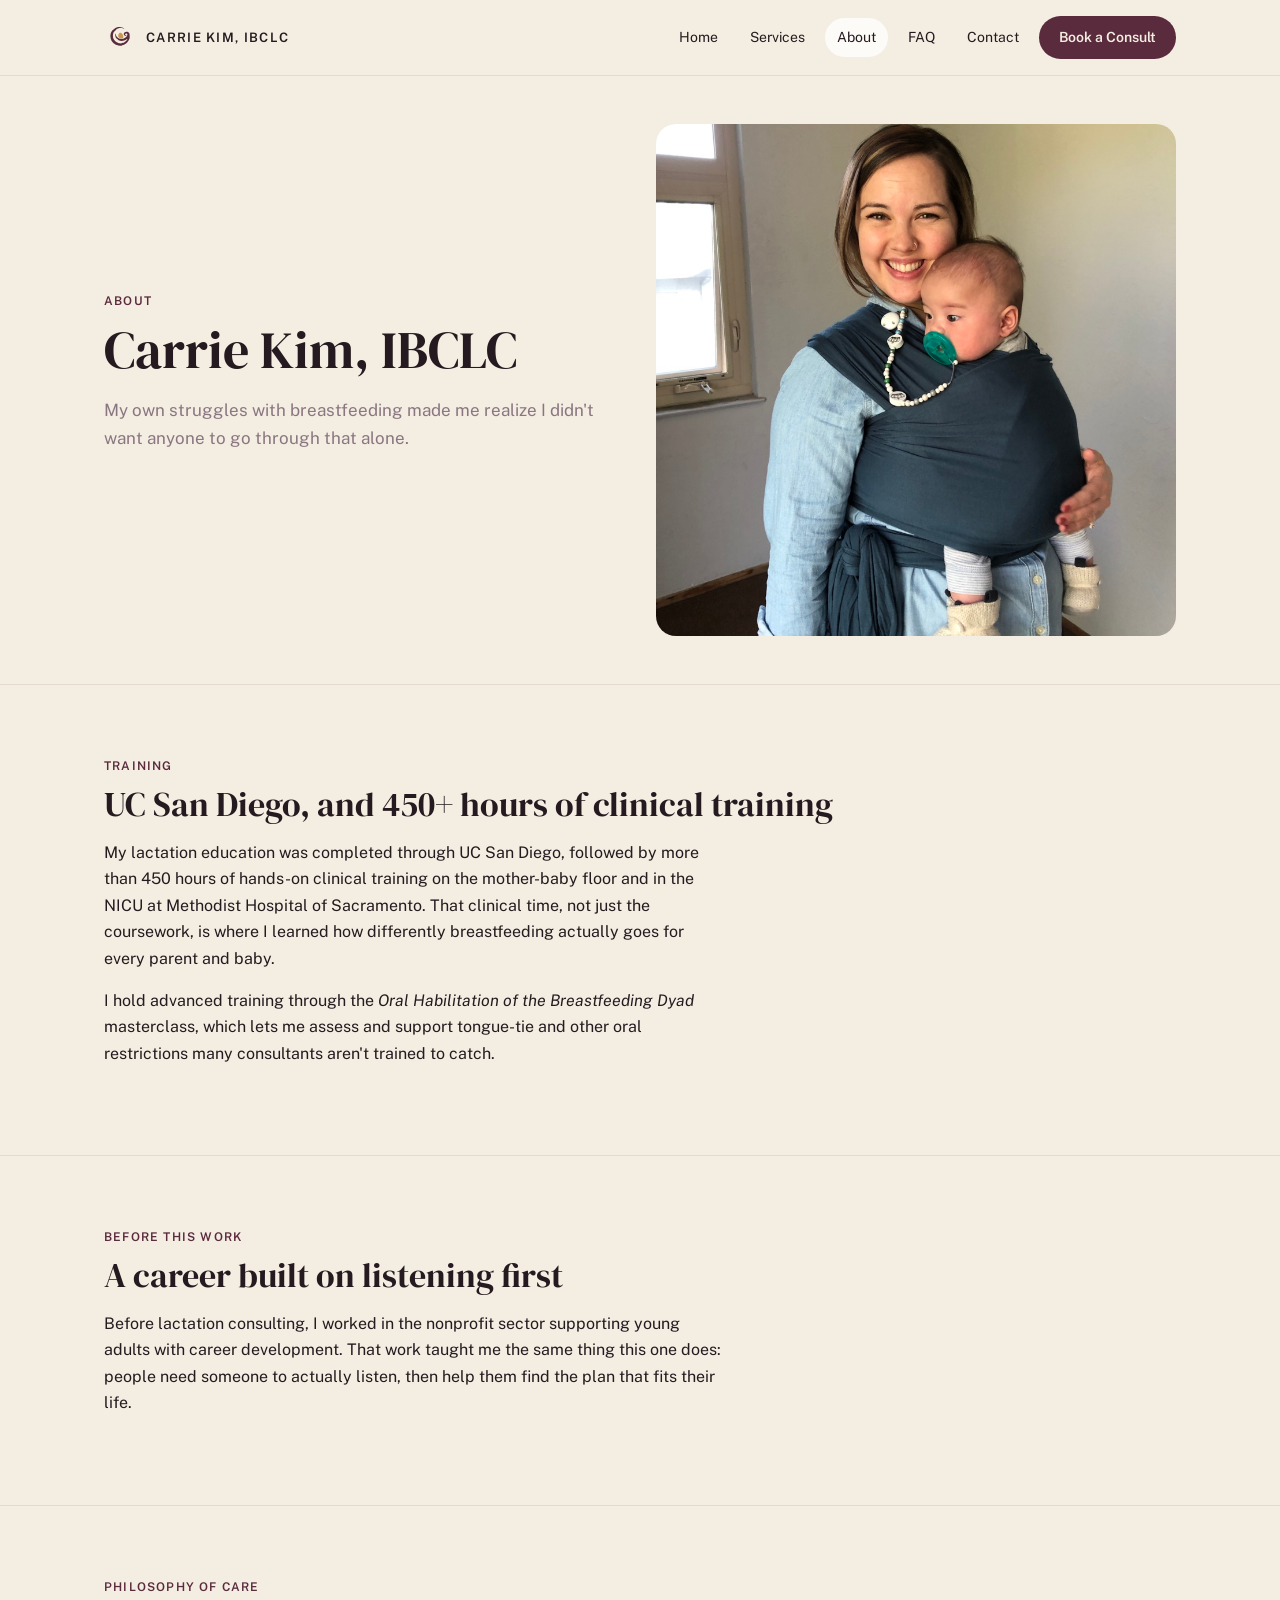
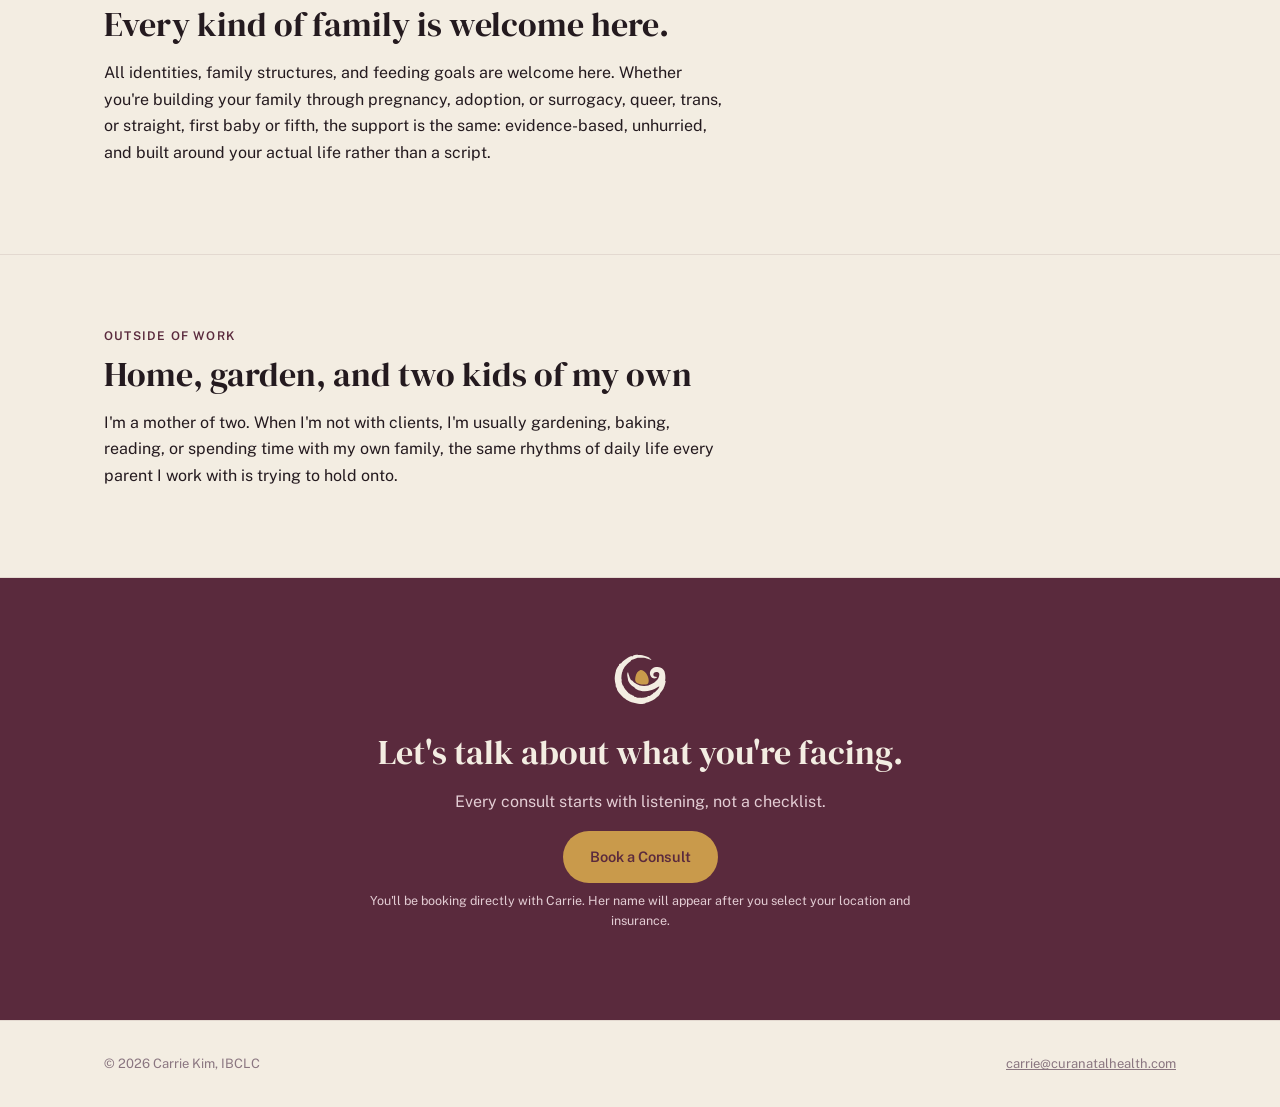
==== commit 2b2b9346: "Correct the reassurance-line fix: remove constraint, don't force centering The previous fix (margin:" ====
--- a/about.html
+++ b/about.html
@@ -15,7 +15,7 @@
 <link rel="preconnect" href="https://fonts.googleapis.com">
 <link rel="preconnect" href="https://fonts.gstatic.com" crossorigin>
 <link href="https://fonts.googleapis.com/css2?family=DM+Serif+Display&family=Public+Sans:wght@400;500;600;700&display=swap" rel="stylesheet">
-<link rel="stylesheet" href="assets/css/styles.css?v=12">
+<link rel="stylesheet" href="assets/css/styles.css?v=13">
 <script type="application/ld+json">
 {
   "@context": "https://schema.org",
@@ -134,6 +134,6 @@
 </footer>
 
 <script>document.getElementById('year').textContent = new Date().getFullYear();</script>
-<script src="assets/js/main.js?v=12"></script>
+<script src="assets/js/main.js?v=13"></script>
 </body>
 </html>
--- a/assets/css/styles.css
+++ b/assets/css/styles.css
@@ -227,15 +227,20 @@
 footer.site a { color: var(--muted); text-decoration: underline; }
 
 /* --- Booking reassurance line, under a prominent Book button ---
-   The generic `p { max-width: var(--measure) }` rule below computes 62ch
-   against THIS element's own font-size (12.5px, smaller than body text),
-   so it was capping the box at ~474px inside a 640px container. Without
-   margin:auto that narrower box sat flush-left instead of centered, even
-   though the text inside it was centered relative to itself. Explicit
-   max-width + auto margins fixes it regardless of font-size. --- */
+   This line appears in two different contexts: centered (dark closing
+   bands) and left-aligned (page-hero CTAs on Services/Contact). The
+   generic `p { max-width: var(--measure) }` rule below computes 62ch
+   against THIS element's own smaller font-size (12.5px vs normal body
+   text), so it was capping the box at ~474px, narrower than its sibling
+   paragraph's natural width, in both contexts. In the centered bands
+   that made the whole (narrower, non-centered) box sit flush-left
+   instead of matching its sibling. The fix is to remove the constraint,
+   not to force margin:auto, since margin:auto would incorrectly center
+   the box in the left-aligned contexts too. Full width + inherited
+   text-align makes it match whichever context it's in. --- */
 .book-reassurance {
-  font-size: 12.5px; color: var(--muted); margin: var(--space-1) auto 0;
-  max-width: 46em;
+  font-size: 12.5px; color: var(--muted); margin-top: var(--space-1);
+  max-width: none;
 }
 .band-dark .book-reassurance { color: #e3cdd4; }
 
